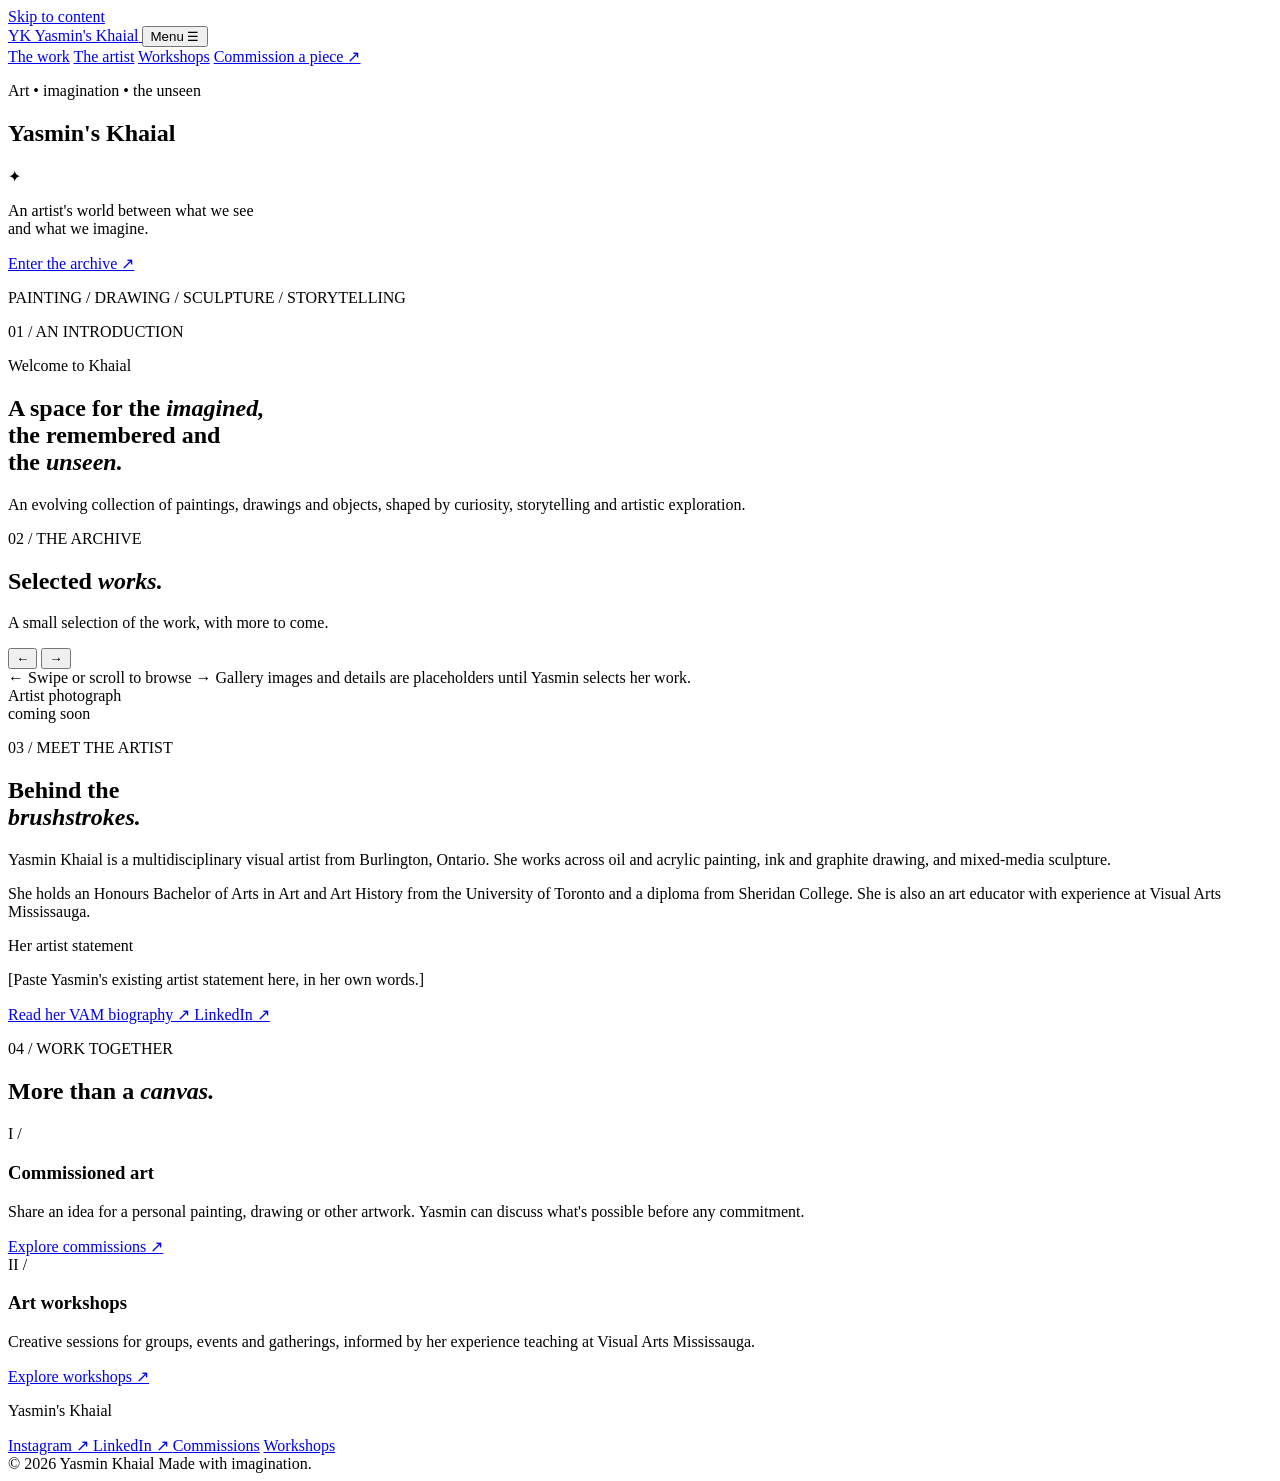
==== index.html @ 6ceb2402 "Create index.html" ====
<!doctype html>
<html lang="en">
<head>
  <meta charset="utf-8">
  <meta name="viewport" content="width=device-width, initial-scale=1">

  <meta name="theme-color" content="#313d32">
  <meta name="description"
        content="Explore the art of Yasmin Khaial: paintings, drawings, sculpture, commissions and creative workshops.">

  <title>Yasmin's Khaial | Artist & Art Educator</title>

  <!-- Elegant serif, cursive and clean text fonts -->
  <link rel="preconnect" href="https://fonts.googleapis.com">
  <link rel="preconnect" href="https://fonts.gstatic.com" crossorigin>
  <link href="https://fonts.googleapis.com/css2?family=Allura&family=Cormorant+Garamond:ital,wght@0,400;0,500;0,600;1,400;1,500&family=DM+Sans:wght@400;500;600&display=swap"
        rel="stylesheet">

  <link rel="stylesheet" href="styles.css">
  <script src="script.js" defer></script>
</head>

<body>
  <a class="skip-link" href="#main">Skip to content</a>

  <!-- Navigation shared with the other pages -->
  <header class="site-header">
    <a class="brand" href="index.html"
       aria-label="Yasmin's Khaial, home">
      <span class="brand-symbol" aria-hidden="true">YK</span>
      <span class="brand-small">Yasmin's Khaial</span>
    </a>

    <button class="nav-toggle" type="button"
            aria-label="Open menu"
            aria-controls="site-nav"
            aria-expanded="false">
      Menu ☰
    </button>

    <nav id="site-nav" class="site-nav"
         aria-label="Main navigation">
      <a href="index.html#work">The work</a>
      <a href="index.html#about">The artist</a>
      <a href="workshops.html">Workshops</a>
      <a class="nav-pill" href="commissions.html">
        Commission a piece ↗
      </a>
    </nav>
  </header>

  <main id="main">

    <!-- Watercolor-style landing section -->
    <section class="hero watercolor-dark"
             aria-labelledby="hero-title">
      <div class="hero-mist" aria-hidden="true"></div>

      <div class="hero-inner wrap">
        <p class="eyebrow light">
          Art • imagination • the unseen
        </p>

        <h1 id="hero-title" class="hero-script">
          Yasmin's <span>Khaial</span>
        </h1>

        <div class="tiny-rule" aria-hidden="true">✦</div>

        <p class="hero-subtitle">
          An artist's world between what we see<br>
          and what we imagine.
        </p>

        <a class="button button-cream" href="#work">
          Enter the archive ↗
        </a>
      </div>

      <p class="edge-note">
        PAINTING / DRAWING / SCULPTURE / STORYTELLING
      </p>
    </section>

    <!-- Opening introduction -->
    <section class="section intro-section"
             aria-labelledby="intro-title">
      <div class="wrap intro-grid">
        <p class="section-index">01 / AN INTRODUCTION</p>

        <div>
          <p class="eyebrow">Welcome to Khaial</p>

          <h2 id="intro-title" class="display">
            A space for the <em>imagined,</em><br>
            the remembered and<br>
            the <em>unseen.</em>
          </h2>

          <!-- Yasmin can replace this with her own wording. -->
          <p class="large-copy">
            An evolving collection of paintings,
            drawings and objects, shaped by curiosity,
            storytelling and artistic exploration.
          </p>
        </div>
      </div>
    </section>

    <!-- Portfolio section -->
    <section class="section work-section"
             id="work"
             aria-labelledby="work-title">

      <div class="wrap section-heading">
        <div>
          <p class="eyebrow">02 / THE ARCHIVE</p>
          <h2 id="work-title" class="display">
            Selected <em>works.</em>
          </h2>
        </div>

        <div class="gallery-heading-side">
          <p>
            A small selection of the work,
            with more to come.
          </p>

          <div class="gallery-buttons">
            <button type="button"
                    class="circle-button"
                    data-scroll="left"
                    aria-label="Scroll artwork left">
              ←
            </button>
            <button type="button"
                    class="circle-button"
                    data-scroll="right"
                    aria-label="Scroll artwork right">
              →
            </button>
          </div>
        </div>
      </div>

      <!-- script.js places the artwork cards here. -->
      <div id="gallery"
           class="gallery-strip"
           tabindex="0"
           aria-label="Selected artwork. Scroll horizontally for more.">
      </div>

      <div class="wrap gallery-footer">
        <span>← Swipe or scroll to browse →</span>

        <!-- Remove this after adding actual artworks. -->
        <span class="editor-note">
          Gallery images and details are placeholders
          until Yasmin selects her work.
        </span>
      </div>
    </section>

    <!-- About Yasmin -->
    <section class="section about-section"
             id="about"
             aria-labelledby="about-title">

      <div class="wrap about-grid">

        <!-- Replace this with a real portrait if she wants one. -->
        <div class="portrait-placeholder"
             role="img"
             aria-label="Decorative portrait placeholder">
          <span>
            Artist photograph<br>
            coming soon
          </span>
        </div>

        <div class="about-copy">
          <p class="eyebrow">03 / MEET THE ARTIST</p>

          <h2 id="about-title" class="display">
            Behind the<br>
            <em>brushstrokes.</em>
          </h2>

          <p>
            Yasmin Khaial is a multidisciplinary visual
            artist from Burlington, Ontario. She works
            across oil and acrylic painting, ink and
            graphite drawing, and mixed-media sculpture.
          </p>

          <p>
            She holds an Honours Bachelor of Arts in
            Art and Art History from the University of
            Toronto and a diploma from Sheridan College.
            She is also an art educator with experience
            at Visual Arts Mississauga.
          </p>

          <!-- Paste her existing, approved artist statement. -->
          <div class="statement-note">
            <span class="eyebrow">Her artist statement</span>
            <p>
              [Paste Yasmin's existing artist statement
              here, in her own words.]
            </p>
          </div>

          <div class="text-links">
            <a href="https://visualartsmississauga.com/faculty/yasmin-khaial/"
               target="_blank" rel="noopener noreferrer">
              Read her VAM biography ↗
            </a>

            <a href="https://www.linkedin.com/in/yasmin-khaial/"
               target="_blank" rel="noopener noreferrer">
              LinkedIn ↗
            </a>
          </div>
        </div>
      </div>
    </section>

    <!-- Introduce her two main services -->
    <section class="section offerings-section"
             aria-labelledby="offerings-title">

      <div class="wrap">
        <p class="eyebrow">04 / WORK TOGETHER</p>

        <h2 id="offerings-title" class="display">
          More than a <em>canvas.</em>
        </h2>

        <div class="offer-grid">
          <article class="offer-card">
            <span class="offer-number">I /</span>

            <h3>Commissioned art</h3>

            <p>
              Share an idea for a personal painting,
              drawing or other artwork. Yasmin can
              discuss what's possible before any
              commitment.
            </p>

            <a class="text-link" href="commissions.html">
              Explore commissions ↗
            </a>
          </article>

          <article class="offer-card">
            <span class="offer-number">II /</span>

            <h3>Art workshops</h3>

            <p>
              Creative sessions for groups, events
              and gatherings, informed by her
              experience teaching at Visual Arts Mississauga.
            </p>

            <a class="text-link" href="workshops.html">
              Explore workshops ↗
            </a>
          </article>
        </div>
      </div>
    </section>

  </main>

  <!-- Social links and copyright -->
  <footer class="site-footer">
    <div class="wrap footer-main">
      <p class="footer-logo">Yasmin's Khaial</p>

      <div class="footer-links">
        <a href="https://www.instagram.com/yxsmin_kh/"
           target="_blank" rel="noopener noreferrer">
          Instagram ↗
        </a>
        <a href="https://www.linkedin.com/in/yasmin-khaial/"
           target="_blank" rel="noopener noreferrer">
          LinkedIn ↗
        </a>
        <a href="commissions.html">Commissions</a>
        <a href="workshops.html">Workshops</a>
      </div>
    </div>

    <div class="wrap footer-bottom">
      <span>
        © <span data-year>2026</span> Yasmin Khaial
      </span>
      <span>Made with imagination.</span>
    </div>
  </footer>
</body>
</html>
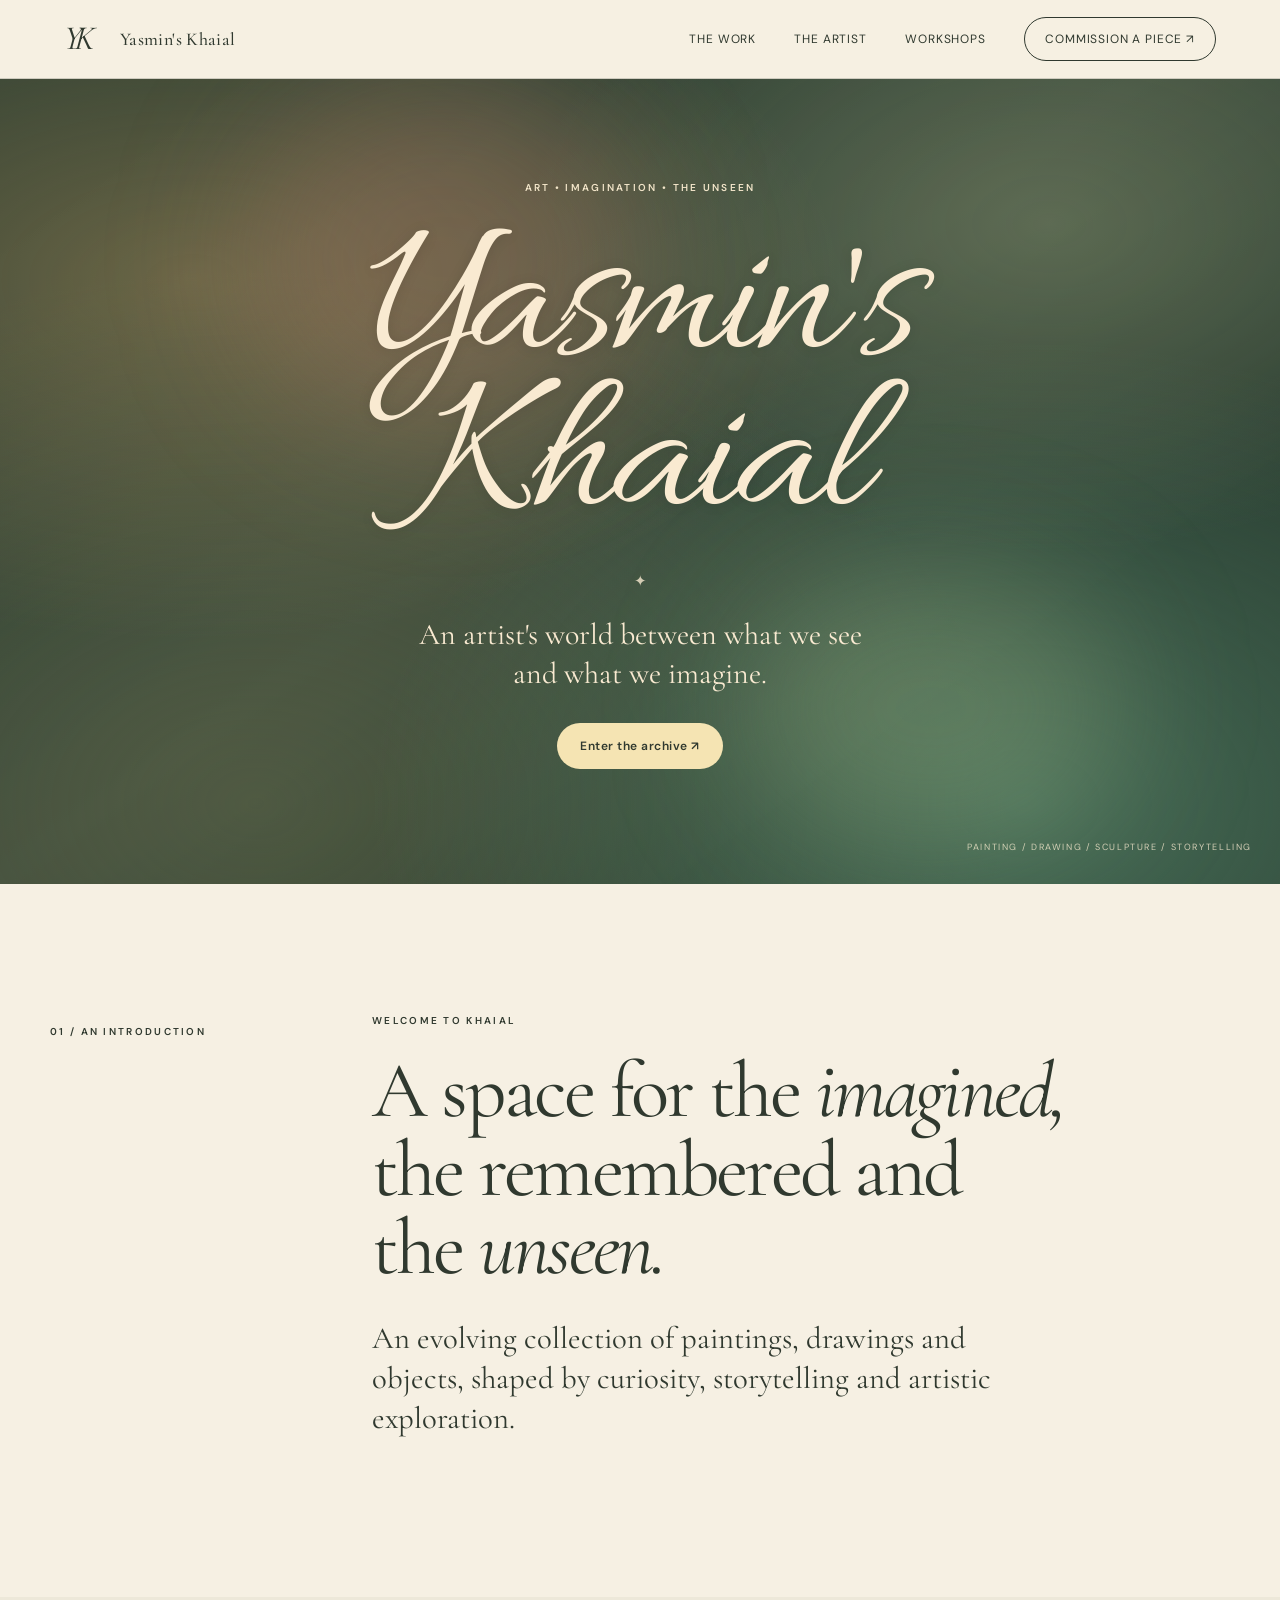
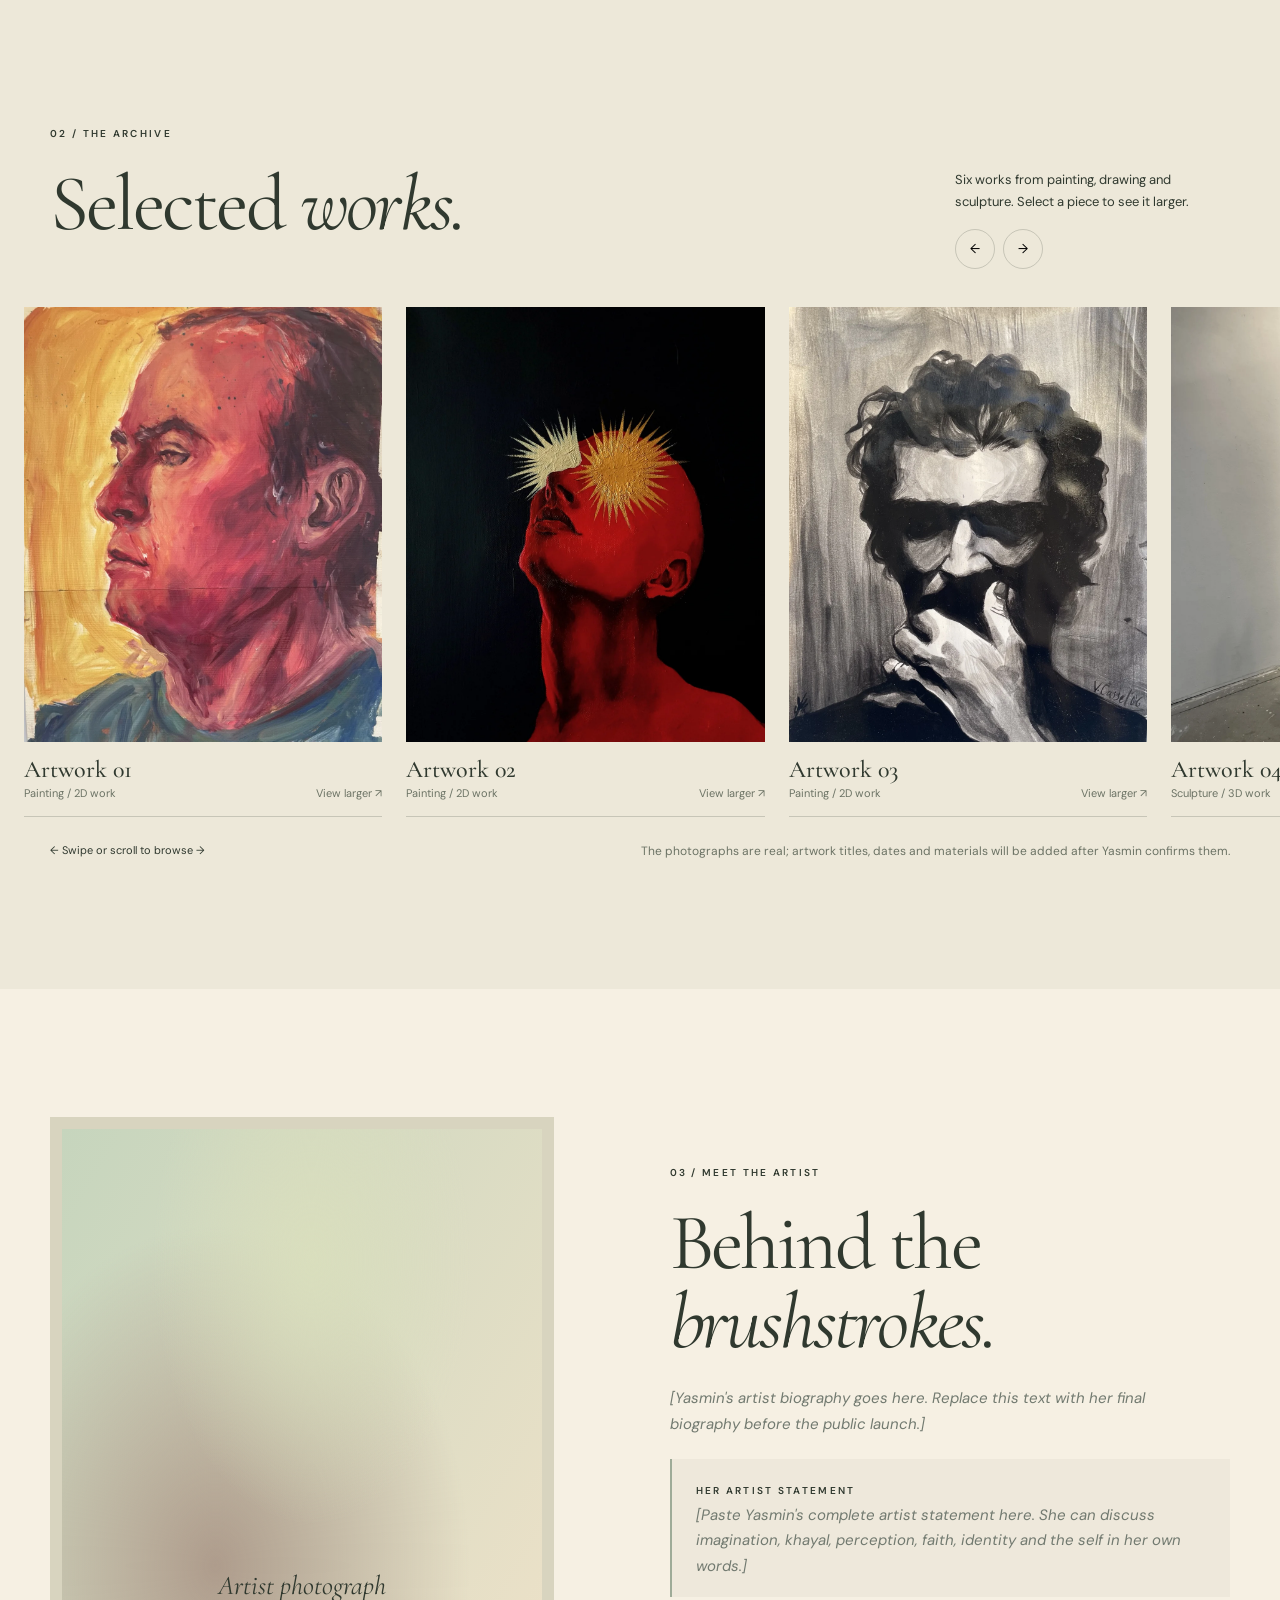
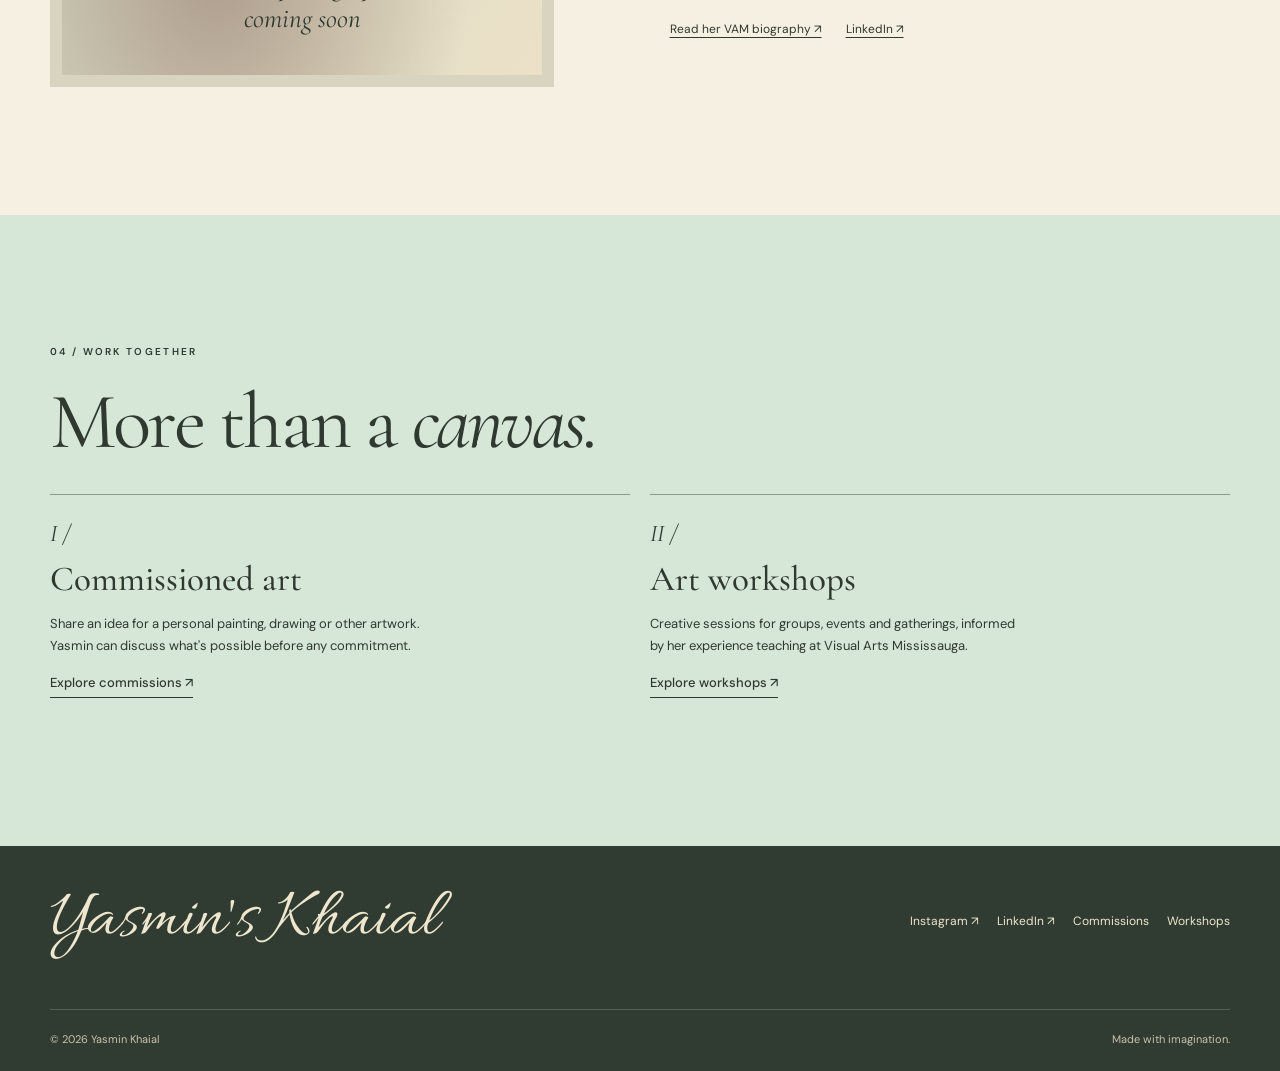
==== commit 0cf98380: "added art" ====
--- a/index.html
+++ b/index.html
@@ -1,306 +1,159 @@
-
 <!doctype html>
 <html lang="en">
 <head>
   <meta charset="utf-8">
   <meta name="viewport" content="width=device-width, initial-scale=1">
-
   <meta name="theme-color" content="#313d32">
-  <meta name="description"
-        content="Explore the art of Yasmin Khaial: paintings, drawings, sculpture, commissions and creative workshops.">
-
+  <meta name="description" content="Explore the art of Yasmin Khaial: paintings, drawings, sculpture, commissions and creative workshops.">
   <title>Yasmin's Khaial | Artist & Art Educator</title>
-
-  <!-- Elegant serif, cursive and clean text fonts -->
   <link rel="preconnect" href="https://fonts.googleapis.com">
   <link rel="preconnect" href="https://fonts.gstatic.com" crossorigin>
-  <link href="https://fonts.googleapis.com/css2?family=Allura&family=Cormorant+Garamond:ital,wght@0,400;0,500;0,600;1,400;1,500&family=DM+Sans:wght@400;500;600&display=swap"
-        rel="stylesheet">
-
+  <link href="https://fonts.googleapis.com/css2?family=Allura&family=Cormorant+Garamond:ital,wght@0,400;0,500;0,600;1,400;1,500&family=DM+Sans:wght@400;500;600&display=swap" rel="stylesheet">
   <link rel="stylesheet" href="styles.css">
   <script src="script.js" defer></script>
 </head>
-
 <body>
   <a class="skip-link" href="#main">Skip to content</a>
-
-  <!-- Navigation shared with the other pages -->
   <header class="site-header">
-    <a class="brand" href="index.html"
-       aria-label="Yasmin's Khaial, home">
+    <a class="brand" href="index.html" aria-label="Yasmin's Khaial, home">
       <span class="brand-symbol" aria-hidden="true">YK</span>
       <span class="brand-small">Yasmin's Khaial</span>
     </a>
-
-    <button class="nav-toggle" type="button"
-            aria-label="Open menu"
-            aria-controls="site-nav"
-            aria-expanded="false">
-      Menu ☰
-    </button>
-
-    <nav id="site-nav" class="site-nav"
-         aria-label="Main navigation">
-      <a href="index.html#work">The work</a>
+    <button class="nav-toggle" type="button" aria-label="Open menu" aria-controls="site-nav" aria-expanded="false">Menu ☰</button>
+    <nav id="site-nav" class="site-nav" aria-label="Main navigation">
+      <a href="index.html#work" aria-current="page">The work</a>
       <a href="index.html#about">The artist</a>
       <a href="workshops.html">Workshops</a>
-      <a class="nav-pill" href="commissions.html">
-        Commission a piece ↗
-      </a>
+      <a class="nav-pill" href="commissions.html">Commission a piece ↗</a>
     </nav>
   </header>
 
   <main id="main">
-
-    <!-- Watercolor-style landing section -->
-    <section class="hero watercolor-dark"
-             aria-labelledby="hero-title">
+    <section class="hero watercolor-dark" aria-labelledby="hero-title">
       <div class="hero-mist" aria-hidden="true"></div>
-
       <div class="hero-inner wrap">
-        <p class="eyebrow light">
-          Art • imagination • the unseen
-        </p>
-
-        <h1 id="hero-title" class="hero-script">
-          Yasmin's <span>Khaial</span>
-        </h1>
-
+        <p class="eyebrow light">Art • imagination • the unseen</p>
+        <h1 id="hero-title" class="hero-script">Yasmin's <span>Khaial</span></h1>
         <div class="tiny-rule" aria-hidden="true">✦</div>
-
-        <p class="hero-subtitle">
-          An artist's world between what we see<br>
-          and what we imagine.
-        </p>
-
-        <a class="button button-cream" href="#work">
-          Enter the archive ↗
-        </a>
+        <p class="hero-subtitle">An artist's world between what we see<br>and what we imagine.</p>
+        <a class="button button-cream" href="#work">Enter the archive ↗</a>
       </div>
-
-      <p class="edge-note">
-        PAINTING / DRAWING / SCULPTURE / STORYTELLING
-      </p>
+      <p class="edge-note">PAINTING / DRAWING / SCULPTURE / STORYTELLING</p>
     </section>
 
-    <!-- Opening introduction -->
-    <section class="section intro-section"
-             aria-labelledby="intro-title">
+    <section class="section intro-section" aria-labelledby="intro-title">
       <div class="wrap intro-grid">
         <p class="section-index">01 / AN INTRODUCTION</p>
-
         <div>
           <p class="eyebrow">Welcome to Khaial</p>
-
-          <h2 id="intro-title" class="display">
-            A space for the <em>imagined,</em><br>
-            the remembered and<br>
-            the <em>unseen.</em>
-          </h2>
-
-          <!-- Yasmin can replace this with her own wording. -->
-          <p class="large-copy">
-            An evolving collection of paintings,
-            drawings and objects, shaped by curiosity,
-            storytelling and artistic exploration.
-          </p>
+          <h2 id="intro-title" class="display">A space for the <em>imagined,</em><br>the remembered and<br>the <em>unseen.</em></h2>
+          <!-- Replace this introduction if Yasmin prefers wording from her artist statement. -->
+          <p class="large-copy">An evolving collection of paintings, drawings and objects, shaped by curiosity, storytelling and artistic exploration.</p>
         </div>
       </div>
     </section>
 
-    <!-- Portfolio section -->
-    <section class="section work-section"
-             id="work"
-             aria-labelledby="work-title">
-
+    <section class="section work-section" id="work" aria-labelledby="work-title">
       <div class="wrap section-heading">
         <div>
           <p class="eyebrow">02 / THE ARCHIVE</p>
-          <h2 id="work-title" class="display">
-            Selected <em>works.</em>
-          </h2>
+          <h2 id="work-title" class="display">Selected <em>works.</em></h2>
         </div>
-
         <div class="gallery-heading-side">
-          <p>
-            A small selection of the work,
-            with more to come.
-          </p>
-
+          <p>Six works from painting, drawing and sculpture. Select a piece to see it larger.</p>
           <div class="gallery-buttons">
-            <button type="button"
-                    class="circle-button"
-                    data-scroll="left"
-                    aria-label="Scroll artwork left">
-              ←
-            </button>
-            <button type="button"
-                    class="circle-button"
-                    data-scroll="right"
-                    aria-label="Scroll artwork right">
-              →
-            </button>
+            <button type="button" class="circle-button" data-scroll="left" aria-label="Scroll artwork left">←</button>
+            <button type="button" class="circle-button" data-scroll="right" aria-label="Scroll artwork right">→</button>
           </div>
         </div>
       </div>
-
-      <!-- script.js places the artwork cards here. -->
-      <div id="gallery"
-           class="gallery-strip"
-           tabindex="0"
-           aria-label="Selected artwork. Scroll horizontally for more.">
-      </div>
-
+      <!-- The artwork list in script.js automatically builds these six cards. -->
+      <div id="gallery" class="gallery-strip" tabindex="0" aria-label="Selected artworks. Swipe horizontally or use the gallery arrows to browse."></div>
       <div class="wrap gallery-footer">
         <span>← Swipe or scroll to browse →</span>
-
-        <!-- Remove this after adding actual artworks. -->
-        <span class="editor-note">
-          Gallery images and details are placeholders
-          until Yasmin selects her work.
-        </span>
+        <span class="editor-note">The photographs are real; artwork titles, dates and materials will be added after Yasmin confirms them.</span>
       </div>
     </section>
 
-    <!-- About Yasmin -->
-    <section class="section about-section"
-             id="about"
-             aria-labelledby="about-title">
-
+    <section class="section about-section" id="about" aria-labelledby="about-title">
       <div class="wrap about-grid">
-
-        <!-- Replace this with a real portrait if she wants one. -->
-        <div class="portrait-placeholder"
-             role="img"
-             aria-label="Decorative portrait placeholder">
-          <span>
-            Artist photograph<br>
-            coming soon
-          </span>
+        <div class="portrait-placeholder" role="img" aria-label="Decorative portrait placeholder, photograph not yet supplied">
+          <span>Artist photograph<br>coming soon</span>
         </div>
-
         <div class="about-copy">
           <p class="eyebrow">03 / MEET THE ARTIST</p>
-
-          <h2 id="about-title" class="display">
-            Behind the<br>
-            <em>brushstrokes.</em>
-          </h2>
-
-          <p>
-            Yasmin Khaial is a multidisciplinary visual
-            artist from Burlington, Ontario. She works
-            across oil and acrylic painting, ink and
-            graphite drawing, and mixed-media sculpture.
-          </p>
-
-          <p>
-            She holds an Honours Bachelor of Arts in
-            Art and Art History from the University of
-            Toronto and a diploma from Sheridan College.
-            She is also an art educator with experience
-            at Visual Arts Mississauga.
-          </p>
-
-          <!-- Paste her existing, approved artist statement. -->
-          <div class="statement-note">
-            <span class="eyebrow">Her artist statement</span>
-            <p>
-              [Paste Yasmin's existing artist statement
-              here, in her own words.]
-            </p>
-          </div>
-
+          <h2 id="about-title" class="display">Behind the<br><em>brushstrokes.</em></h2>
+          <!-- BIOGRAPHY PLACEHOLDER: replace this paragraph with Yasmin's approved biography. -->
+          <p class="content-placeholder">[Yasmin's artist biography goes here. Replace this text with her final biography before the public launch.]</p>
+          <!-- ARTIST STATEMENT PLACEHOLDER: use her exact, approved wording when ready. -->
+          <div class="statement-note"><span class="eyebrow">Her artist statement</span><p class="content-placeholder">[Paste Yasmin's complete artist statement here. She can discuss imagination, khayal, perception, faith, identity and the self in her own words.]</p></div>
           <div class="text-links">
-            <a href="https://visualartsmississauga.com/faculty/yasmin-khaial/"
-               target="_blank" rel="noopener noreferrer">
-              Read her VAM biography ↗
-            </a>
-
-            <a href="https://www.linkedin.com/in/yasmin-khaial/"
-               target="_blank" rel="noopener noreferrer">
-              LinkedIn ↗
-            </a>
+            <a href="https://visualartsmississauga.com/faculty/yasmin-khaial/" target="_blank" rel="noopener noreferrer">Read her VAM biography ↗</a>
+            <a href="https://www.linkedin.com/in/yasmin-khaial/" target="_blank" rel="noopener noreferrer">LinkedIn ↗</a>
           </div>
         </div>
       </div>
     </section>
 
-    <!-- Introduce her two main services -->
-    <section class="section offerings-section"
-             aria-labelledby="offerings-title">
-
+    <section class="section offerings-section" aria-labelledby="offerings-title">
       <div class="wrap">
         <p class="eyebrow">04 / WORK TOGETHER</p>
-
-        <h2 id="offerings-title" class="display">
-          More than a <em>canvas.</em>
-        </h2>
-
+        <h2 id="offerings-title" class="display">More than a <em>canvas.</em></h2>
         <div class="offer-grid">
           <article class="offer-card">
             <span class="offer-number">I /</span>
-
             <h3>Commissioned art</h3>
-
-            <p>
-              Share an idea for a personal painting,
-              drawing or other artwork. Yasmin can
-              discuss what's possible before any
-              commitment.
-            </p>
-
-            <a class="text-link" href="commissions.html">
-              Explore commissions ↗
-            </a>
+            <p>Share an idea for a personal painting, drawing or other artwork. Yasmin can discuss what's possible before any commitment.</p>
+            <a class="text-link" href="commissions.html">Explore commissions ↗</a>
           </article>
-
           <article class="offer-card">
             <span class="offer-number">II /</span>
-
             <h3>Art workshops</h3>
-
-            <p>
-              Creative sessions for groups, events
-              and gatherings, informed by her
-              experience teaching at Visual Arts Mississauga.
-            </p>
-
-            <a class="text-link" href="workshops.html">
-              Explore workshops ↗
-            </a>
+            <p>Creative sessions for groups, events and gatherings, informed by her experience teaching at Visual Arts Mississauga.</p>
+            <a class="text-link" href="workshops.html">Explore workshops ↗</a>
           </article>
         </div>
       </div>
     </section>
 
+    <!--
+      ARTWORK VIEWER
+      JavaScript fills in the selected artwork title, description, and photo.
+      The reaching figure has TWO photos under ONE artwork entry.
+    -->
+    <dialog id="artwork-dialog" class="artwork-dialog" aria-labelledby="viewer-title">
+      <button type="button" id="viewer-close" class="viewer-close" aria-label="Close artwork viewer">Close ×</button>
+      <div class="viewer-layout">
+        <div class="viewer-media">
+          <img id="viewer-image" src="" alt="">
+          <div class="viewer-controls">
+            <button type="button" id="viewer-prev" aria-label="Previous photo of this artwork">←</button>
+            <span id="viewer-count"></span>
+            <button type="button" id="viewer-next" aria-label="Next photo of this artwork">→</button>
+          </div>
+        </div>
+        <div class="viewer-copy">
+          <p class="eyebrow" id="viewer-type"></p>
+          <h2 id="viewer-title" class="display"></h2>
+          <p id="viewer-medium"></p>
+          <p class="small-muted">Additional details and the artist's notes will be added once Yasmin approves them.</p>
+          <a class="text-link" href="commissions.html">Inquire about a commission ↗</a>
+        </div>
+      </div>
+    </dialog>
   </main>
 
-  <!-- Social links and copyright -->
   <footer class="site-footer">
     <div class="wrap footer-main">
       <p class="footer-logo">Yasmin's Khaial</p>
-
       <div class="footer-links">
-        <a href="https://www.instagram.com/yxsmin_kh/"
-           target="_blank" rel="noopener noreferrer">
-          Instagram ↗
-        </a>
-        <a href="https://www.linkedin.com/in/yasmin-khaial/"
-           target="_blank" rel="noopener noreferrer">
-          LinkedIn ↗
-        </a>
+        <a href="https://www.instagram.com/yxsmin_kh/" target="_blank" rel="noopener noreferrer">Instagram ↗</a>
+        <a href="https://www.linkedin.com/in/yasmin-khaial/" target="_blank" rel="noopener noreferrer">LinkedIn ↗</a>
         <a href="commissions.html">Commissions</a>
         <a href="workshops.html">Workshops</a>
       </div>
     </div>
-
-    <div class="wrap footer-bottom">
-      <span>
-        © <span data-year>2026</span> Yasmin Khaial
-      </span>
-      <span>Made with imagination.</span>
-    </div>
+    <div class="wrap footer-bottom"><span>© <span data-year>2026</span> Yasmin Khaial</span><span>Made with imagination.</span></div>
   </footer>
 </body>
-</html>
+</html>
--- a/styles.css
+++ b/styles.css
@@ -0,0 +1,278 @@
+/* Yasmin's Khaial | Shared styles for all three pages.
+   Change these colours first when refining the visual identity. */
+:root {
+  --paper: #f6f0e3;
+  --paper-deep: #eae1ce;
+  --ink: #30392f;
+  --olive: #3c4938;
+  --muted: #6c7365;
+  --sage: #b9c4ab;
+  --pink: #e4c1bb;
+  --mint: #d6e7d7;
+  --honey: #f5e4b3;
+  --line: rgba(48, 57, 47, .20);
+}
+
+* { box-sizing: border-box; }
+html { scroll-behavior: smooth; }
+body { margin: 0; background: var(--paper); color: var(--ink); font: 15px/1.7 'DM Sans', sans-serif; }
+[hidden] { display: none !important; }
+img { display: block; width: 100%; }
+a { color: inherit; }
+button, input, textarea, select { font: inherit; }
+button { cursor: pointer; }
+:focus-visible { outline: 3px solid #a57761; outline-offset: 3px; }
+.wrap { width: min(1180px, calc(100% - 48px)); margin-inline: auto; }
+.skip-link { position: absolute; z-index: 100; left: 14px; top: -100px; padding: 8px 12px; background: white; }
+.skip-link:focus { top: 10px; }
+
+/* Header and shared navigation */
+.site-header { min-height: 79px; padding: 12px clamp(20px, 5vw, 76px); display: flex; align-items: center; justify-content: space-between; gap: 24px; background: rgba(246,240,227,.98); position: relative; z-index: 10; border-bottom: 1px solid var(--line); }
+.brand { display: inline-flex; align-items: center; gap: 13px; text-decoration: none; }
+.brand-symbol { font: italic 34px/.9 'Cormorant Garamond', Georgia, serif; letter-spacing: -7px; width: 43px; transform: skew(-5deg); }
+.brand-small { font: 500 18px/1 'Cormorant Garamond', Georgia, serif; letter-spacing: .02em; }
+.site-nav { display: flex; align-items: center; gap: clamp(18px, 3vw, 46px); }
+.site-nav a { text-decoration: none; font-size: 12px; letter-spacing: .07em; text-transform: uppercase; }
+.site-nav a:hover, .footer-links a:hover { text-decoration: underline; text-underline-offset: 6px; }
+.site-nav .nav-pill { padding: 11px 20px; border: 1px solid var(--ink); border-radius: 60px; }
+.nav-toggle { display: none; border: 1px solid var(--line); background: transparent; border-radius: 20px; padding: 8px 13px; }
+
+/* Editorial type and repeatable section pieces */
+.section { padding: clamp(74px, 10vw, 132px) 0; }
+.compact-section { padding-block: 75px; }
+.eyebrow, .section-index { font-size: 10px; font-weight: 600; letter-spacing: .23em; text-transform: uppercase; }
+.eyebrow { margin: 0 0 23px; }
+.eyebrow.light { color: #f2e5c9; }
+.display { font: 400 clamp(48px, 6.2vw, 89px)/.99 'Cormorant Garamond', Georgia, serif; letter-spacing: -.035em; margin: 0 0 25px; }
+.display em { font-weight: 400; }
+.large-copy { font: 400 clamp(22px, 2.4vw, 32px)/1.3 'Cormorant Garamond', Georgia, serif; max-width: 620px; }
+.section-heading { display: flex; justify-content: space-between; align-items: end; gap: 38px; margin-bottom: 38px; }
+.small-muted, .editor-note, .help-note { font-size: 12px; color: var(--muted); }
+.text-link { display: inline-block; text-decoration: none; border-bottom: 1px solid currentColor; padding-bottom: 3px; font-size: 13px; font-weight: 500; }
+.button { display: inline-block; border: 1px solid transparent; border-radius: 60px; padding: 12px 22px; text-decoration: none; font-size: 12px; font-weight: 600; letter-spacing: .04em; }
+.button-cream { background: var(--honey); color: var(--ink); }
+.button-dark { background: var(--ink); color: var(--paper); }
+.button:hover { filter: brightness(1.09); transform: translateY(-1px); }
+
+/* Pure CSS watercolor backdrop. No fake artwork or third-party images. */
+.watercolor-dark { position: relative; overflow: hidden; min-height: min(790px, 86svh); display: grid; place-items: center; color: #f9ead1; background: radial-gradient(ellipse at 15% 25%, rgba(179,146,92,.46), transparent 42%), radial-gradient(ellipse at 82% 18%, rgba(175,185,137,.30), transparent 35%), radial-gradient(ellipse at 80% 90%, rgba(84,132,105,.65), transparent 45%), radial-gradient(ellipse at 20% 90%, rgba(70,82,59,.9), transparent 52%), #293c30; }
+.watercolor-dark::before, .watercolor-dark::after { content: ''; pointer-events: none; position: absolute; border-radius: 50%; filter: blur(68px); }
+.watercolor-dark::before { width: 400px; height: 360px; background: rgba(214,136,112,.24); top: 0; left: 19%; }
+.watercolor-dark::after { width: 390px; height: 290px; background: rgba(193,215,154,.23); bottom: 4%; right: 12%; }
+.hero-mist { pointer-events: none; position: absolute; inset: 0; opacity: .35; background: linear-gradient(145deg, transparent 10%, rgba(233,201,149,.24) 47%, transparent 75%); mix-blend-mode: screen; }
+.hero-inner { text-align: center; position: relative; z-index: 1; padding: 100px 0 115px; }
+.hero-script { font: 400 clamp(110px, 16vw, 215px)/.67 'Allura', 'Brush Script MT', cursive; letter-spacing: -.035em; margin: 45px 0 34px; text-shadow: 0 1px 13px rgba(0,0,0,.10); }
+.hero-script span { display: block; padding-top: 20px; }
+.tiny-rule { opacity: .8; margin: 10px 0; }
+.hero-subtitle { font: 400 clamp(21px, 2.6vw, 30px)/1.3 'Cormorant Garamond', Georgia, serif; margin: 20px 0 30px; }
+.edge-note { position: absolute; right: 28px; bottom: 20px; font-size: 9px; letter-spacing: .18em; opacity: .8; }
+
+/* Home: statement, work strip, artist biography */
+.intro-section { background: var(--paper); }
+.intro-grid { display: grid; grid-template-columns: 1fr 3fr; gap: 36px; }
+.section-index { margin-top: 11px; }
+.work-section { background: #ede8d9; overflow: hidden; }
+.gallery-heading-side { max-width: 275px; font-size: 13px; }
+.gallery-buttons { display: flex; gap: 8px; margin-top: 16px; }
+.circle-button { width: 40px; height: 40px; border-radius: 50%; border: 1px solid var(--line); background: transparent; }
+.circle-button:hover { background: var(--paper); }
+.gallery-strip { display: flex; gap: 24px; overflow-x: auto; scroll-snap-type: x mandatory; scroll-padding-left: 24px; padding: 0 max(24px, calc((100vw - 1180px)/2)) 24px; scrollbar-color: #a4ad99 transparent; }
+.art-card { flex: 0 0 clamp(260px, 28vw, 390px); scroll-snap-align: start; }
+.art-surface { height: clamp(340px, 34vw, 450px); display: grid; place-items: center; overflow: hidden; background: #cbd7c1; }
+.art-surface img { width: 100%; height: 100%; object-fit: cover; }
+.art-placeholder { width: 100%; height: 100%; display: grid; place-items: center; padding: 35px; text-align: center; color: rgba(46,52,39,.7); font: italic 27px 'Cormorant Garamond', Georgia, serif; }
+.art-wash-1 { background: radial-gradient(circle at 25% 18%, #e8c4bc, transparent 48%), radial-gradient(circle at 75% 75%, #8f9e78, transparent 50%), #ded9bd; }
+.art-wash-2 { background: radial-gradient(circle at 64% 18%, #f2dfad, transparent 45%), radial-gradient(circle at 25% 75%, #789d8b, transparent 55%), #d4d1bd; }
+.art-wash-3 { background: radial-gradient(circle at 20% 40%, #caa3a1, transparent 45%), radial-gradient(circle at 80% 55%, #8a9d8a, transparent 54%), #d8cdb7; }
+.art-wash-4 { background: radial-gradient(circle at 75% 15%, #e1cba0, transparent 42%), radial-gradient(circle at 40% 78%, #bebeb1, transparent 50%), #e3bdb5; }
+.art-wash-5 { background: radial-gradient(circle at 30% 20%, #cbd7ac, transparent 47%), radial-gradient(circle at 70% 80%, #a88a84, transparent 50%), #e5d6b7; }
+.art-wash-6 { background: radial-gradient(circle at 25% 70%, #e5b6b0, transparent 40%), radial-gradient(circle at 75% 22%, #abbfbb, transparent 50%), #e8e0ca; }
+.art-meta { display: flex; align-items: baseline; justify-content: space-between; gap: 15px; padding: 13px 0; border-bottom: 1px solid var(--line); }
+.art-meta h3 { margin: 0; font: 500 24px 'Cormorant Garamond', Georgia, serif; }
+.art-meta p { margin: 0; font-size: 11px; color: var(--muted); text-align: right; }
+.gallery-footer { display: flex; justify-content: space-between; gap: 15px; font-size: 11px; }
+.about-section { background: var(--paper); }
+.about-grid { display: grid; grid-template-columns: .9fr 1fr; align-items: center; gap: clamp(40px, 9vw, 130px); }
+.portrait-placeholder { min-height: 570px; border: 12px solid #d8d4bf; display: grid; place-items: end center; padding: 40px; text-align: center; font: italic 27px 'Cormorant Garamond', Georgia, serif; background: radial-gradient(ellipse at 52% 24%, #d9debd, transparent 45%), radial-gradient(ellipse at 32% 80%, #ae9c8c, transparent 55%), linear-gradient(120deg,#c6d5bd,#ece1c8); }
+.about-copy p:not(.eyebrow) { max-width: 535px; }
+.statement-note { padding: 18px 24px; border-left: 2px solid #9eab98; margin: 22px 0; background: #eee8db; }
+.statement-note .eyebrow { margin-bottom: 7px; }
+.statement-note p { margin: 0; font-style: italic; }
+.text-links { display: flex; gap: 24px; flex-wrap: wrap; }
+.text-links a { font-size: 12px; text-underline-offset: 4px; }
+.offerings-section { background: var(--mint); }
+.offer-grid { display: grid; grid-template-columns: repeat(2, 1fr); gap: 20px; margin-top: 32px; }
+.offer-card { border-top: 1px solid rgba(48,57,47,.45); padding: 24px 12px 20px 0; }
+.offer-number { display: block; font: italic 24px 'Cormorant Garamond', Georgia, serif; }
+.offer-card h3 { font: 500 35px 'Cormorant Garamond', Georgia, serif; margin: 10px 0; }
+.offer-card p { max-width: 380px; font-size: 13px; }
+.three-up { grid-template-columns: repeat(3, 1fr); }
+
+/* Inner page headings and process section */
+.subhero { position: relative; overflow: hidden; padding: 112px 0 100px; }
+.subhero-grid { display: grid; grid-template-columns: 1.5fr 1fr; gap: 45px; align-items: end; }
+.subhero-grid p:last-child { max-width: 380px; font: 400 25px/1.35 'Cormorant Garamond', Georgia, serif; }
+.subhero .display { font-size: clamp(65px, 9vw, 123px); }
+.wash-pink { background: radial-gradient(ellipse at 20% 12%, rgba(235,171,164,.65), transparent 40%), radial-gradient(ellipse at 82% 84%, rgba(194,204,161,.65), transparent 43%), #f3e6d7; }
+.wash-mint { background: radial-gradient(ellipse at 20% 70%, rgba(236,193,176,.75), transparent 35%), radial-gradient(ellipse at 77% 18%, rgba(162,199,174,.8), transparent 44%), #e9e9cd; }
+.process-grid { display: grid; grid-template-columns: repeat(3, 1fr); gap: 32px; }
+.process-grid > div { border-top: 1px solid var(--line); padding-top: 18px; }
+.process-grid span { font-size: 11px; letter-spacing: .15em; }
+.process-grid h2 { font: 500 30px 'Cormorant Garamond', Georgia, serif; margin: 20px 0 8px; }
+.process-grid p { font-size: 13px; margin: 0; }
+
+/* Forms: labels stay visible instead of using placeholder text alone. */
+.inquiry-section { background: #e8e6d9; }
+.form-layout { display: grid; grid-template-columns: .8fr 1.2fr; gap: clamp(35px, 6vw, 90px); }
+.form-intro { position: sticky; top: 35px; align-self: start; }
+.inquiry-form { display: grid; gap: 20px; }
+.inquiry-form label { display: flex; flex-direction: column; gap: 8px; font-size: 12px; font-weight: 600; letter-spacing: .025em; }
+.inquiry-form label > span:first-child:not(.ignore) { color: inherit; }
+.inquiry-form input:not([type='checkbox']):not([type='radio']), .inquiry-form select, .inquiry-form textarea { width: 100%; min-height: 47px; border: 1px solid #a8aa9c; border-radius: 0; background: #f9f5e9; color: var(--ink); padding: 11px 12px; }
+.inquiry-form textarea { resize: vertical; }
+.inquiry-form label > span, .radio-group legend span { color: #844e42; }
+.inquiry-form .two-fields { display: grid; grid-template-columns: 1fr 1fr; gap: 18px; }
+.radio-group { margin: 0; padding: 16px 0; border: 0; border-top: 1px solid var(--line); border-bottom: 1px solid var(--line); }
+.radio-group legend { padding-top: 10px; font-size: 12px; font-weight: 600; }
+.radio-group label { display: inline-flex; flex-direction: row; align-items: center; gap: 7px; margin: 13px 22px 4px 0; font-weight: 400; }
+.radio-group input, .consent input { width: 16px; height: 16px; accent-color: var(--olive); flex: 0 0 16px; }
+.inquiry-form .consent { display: flex; flex-direction: row; align-items: flex-start; gap: 10px; line-height: 1.5; font-weight: 400; }
+.inquiry-form .consent span { color: var(--ink); }
+.inquiry-form .consent strong { color: #844e42; }
+.inquiry-form .button { justify-self: start; }
+.form-status { min-height: 22px; margin: 0; color: #7d392b; font-size: 13px; }
+.form-success { padding: 30px; background: #dce6d2; border: 1px solid #7a9880; }
+.form-success h3 { font: 500 35px 'Cormorant Garamond', Georgia, serif; margin: 0 0 9px; }
+.form-success .button { margin-top: 12px; }
+
+/* Workshops case study and photo slots. */
+.teaching-grid { display: grid; grid-template-columns: 1fr 1fr; gap: 60px; }
+.teaching-grid p { max-width: 520px; }
+.workshop-gallery-section { background: #ebe2d4; }
+.gallery-description { max-width: 590px; margin-bottom: 30px; }
+.workshop-photos { display: grid; grid-template-columns: 1.3fr 1fr 1fr; gap: 15px; }
+.workshop-photo { min-height: 340px; display: grid; place-items: center; padding: 22px; text-align: center; color: var(--ink); font: italic 28px/1.2 'Cormorant Garamond', Georgia, serif; overflow: hidden; }
+.workshop-photo img { width: 100%; height: 100%; object-fit: cover; }
+.workshop-photo small { font: 11px 'DM Sans',sans-serif; letter-spacing: .09em; text-transform: uppercase; }
+.photo-one { background: radial-gradient(ellipse at 15% 25%, #cdada1, transparent 55%), #ddcfb0; }
+.photo-two { background: radial-gradient(ellipse at 72% 20%, #a8bea4, transparent 55%), #d3d8c4; }
+.photo-three { background: radial-gradient(ellipse at 30% 70%, #eac6b5, transparent 55%), #d6bfa3; }
+
+/* Footer */
+.site-footer { background: #303b31; color: #eee6ce; padding: 42px 0 22px; }
+.footer-main, .footer-bottom { display: flex; justify-content: space-between; gap: 30px; align-items: center; }
+.footer-logo { margin: 0; font: 70px/.95 'Allura', cursive; }
+.footer-links { display: flex; flex-wrap: wrap; gap: 18px; }
+.footer-links a { font-size: 12px; text-decoration: none; }
+.footer-bottom { margin-top: 55px; padding-top: 20px; border-top: 1px solid rgba(255,255,255,.22); font-size: 11px; opacity: .8; }
+
+/* Mobile/tablet: keep the portfolio swipeable and forms easy to fill. */
+@media (max-width: 800px) {
+  .site-header { min-height: 66px; }
+  .nav-toggle { display: block; }
+  .site-nav { display: none; position: absolute; top: 100%; left: 0; right: 0; padding: 22px 24px; background: var(--paper); border-bottom: 1px solid var(--line); flex-direction: column; align-items: stretch; gap: 18px; }
+  .site-nav.is-open { display: flex; }
+  .site-nav .nav-pill { align-self: start; }
+  .intro-grid, .about-grid, .form-layout, .teaching-grid, .subhero-grid { grid-template-columns: 1fr; gap: 26px; }
+  .form-intro { position: static; }
+  .portrait-placeholder { min-height: 390px; }
+  .process-grid, .three-up { grid-template-columns: 1fr; gap: 14px; }
+  .workshop-photos { grid-template-columns: 1fr 1fr; }
+  .workshop-photo:first-child { grid-column: 1 / -1; }
+  .hero-script { font-size: clamp(100px, 18vw, 155px); }
+  .footer-logo { font-size: 58px; }
+}
+@media (max-width: 560px) {
+  .wrap { width: min(100% - 32px, 1180px); }
+  .section { padding-block: 65px; }
+  .hero-script { font-size: 105px; }
+  .hero-inner { padding-block: 95px; }
+  .edge-note { left: 18px; right: 18px; text-align: center; font-size: 8px; }
+  .section-heading, .gallery-footer, .footer-main, .footer-bottom { align-items: start; flex-direction: column; }
+  .offer-grid, .inquiry-form .two-fields { grid-template-columns: 1fr; }
+  .workshop-photos { grid-template-columns: 1fr; }
+  .workshop-photo:first-child { grid-column: auto; }
+  .workshop-photo { min-height: 280px; }
+  .footer-main, .footer-bottom { gap: 14px; }
+  .footer-bottom { margin-top: 35px; }
+}
+@media (prefers-reduced-motion: reduce) { html { scroll-behavior: auto; } }
+
+
+/* ---------- V3: real artwork gallery ---------- */
+/* Show the WHOLE image. The previous version cropped paintings and sculptures. */
+.art-surface img {
+  object-fit: contain;
+  background: #e6e0d1;
+}
+.art-open {
+  display: block;
+  width: 100%;
+  border: 0;
+  background: transparent;
+  padding: 0;
+  text-align: left;
+  cursor: zoom-in;
+}
+.art-open:hover .art-surface img { filter: brightness(.97); }
+.art-view-cue { font-size: 11px; color: var(--muted); white-space: nowrap; }
+.art-meta { align-items: end; }
+.art-meta p { text-align: left; }
+.content-placeholder { color: #727a70; font-style: italic; }
+
+/* Accessible, full-size image viewer for paintings and sculpture details. */
+.artwork-dialog {
+  position: fixed;
+  width: min(1050px, calc(100vw - 40px));
+  max-width: none;
+  max-height: min(90vh, 920px);
+  border: 1px solid var(--line);
+  background: var(--paper);
+  color: var(--ink);
+  padding: clamp(22px, 3vw, 42px);
+  box-shadow: 0 25px 80px #171d1766;
+}
+.artwork-dialog::backdrop { background: rgba(25, 35, 27, .78); }
+.viewer-close {
+  display: block;
+  margin: 0 0 18px auto;
+  border: 0;
+  background: transparent;
+  color: var(--ink);
+  padding: 7px 0;
+  font-size: 13px;
+}
+.viewer-layout { display: grid; grid-template-columns: 1.3fr .7fr; gap: 38px; align-items: center; }
+.viewer-media { min-width: 0; }
+.viewer-media img {
+  display: block;
+  width: 100%;
+  height: min(66vh, 690px);
+  object-fit: contain;
+  background: #e6e0d1;
+}
+.viewer-controls { display: flex; justify-content: center; align-items: center; gap: 25px; padding-top: 12px; }
+.viewer-controls button { border: 1px solid var(--line); background: transparent; width: 36px; height: 36px; border-radius: 100%; }
+.viewer-controls span { color: var(--muted); font-size: 12px; }
+.viewer-copy .display { font-size: clamp(36px, 4vw, 60px); }
+.viewer-copy > p { max-width: 350px; }
+.viewer-copy .text-link { margin-top: 12px; }
+
+/* The workshop gallery remains illustrative until photos are approved. */
+.workshop-photos { grid-template-columns: repeat(4, minmax(0, 1fr)); }
+.workshop-photo { min-height: 300px; }
+.photo-four { background: radial-gradient(ellipse at 45% 45%, #dccb9e, transparent 58%), #c2d1bb; }
+
+@media (max-width: 800px) {
+  .viewer-layout { grid-template-columns: 1fr; gap: 16px; }
+  .viewer-media img { height: min(48vh, 470px); }
+  .workshop-photos { grid-template-columns: repeat(2, minmax(0, 1fr)); }
+  .workshop-photo:first-child { grid-column: auto; }
+}
+@media (max-width: 560px) {
+  .artwork-dialog { padding: 18px; width: calc(100vw - 20px); }
+  .art-meta { gap: 6px; }
+  .art-view-cue { font-size: 10px; }
+  .workshop-photos { grid-template-columns: 1fr; }
+  .workshop-photo { min-height: 250px; }
+}
